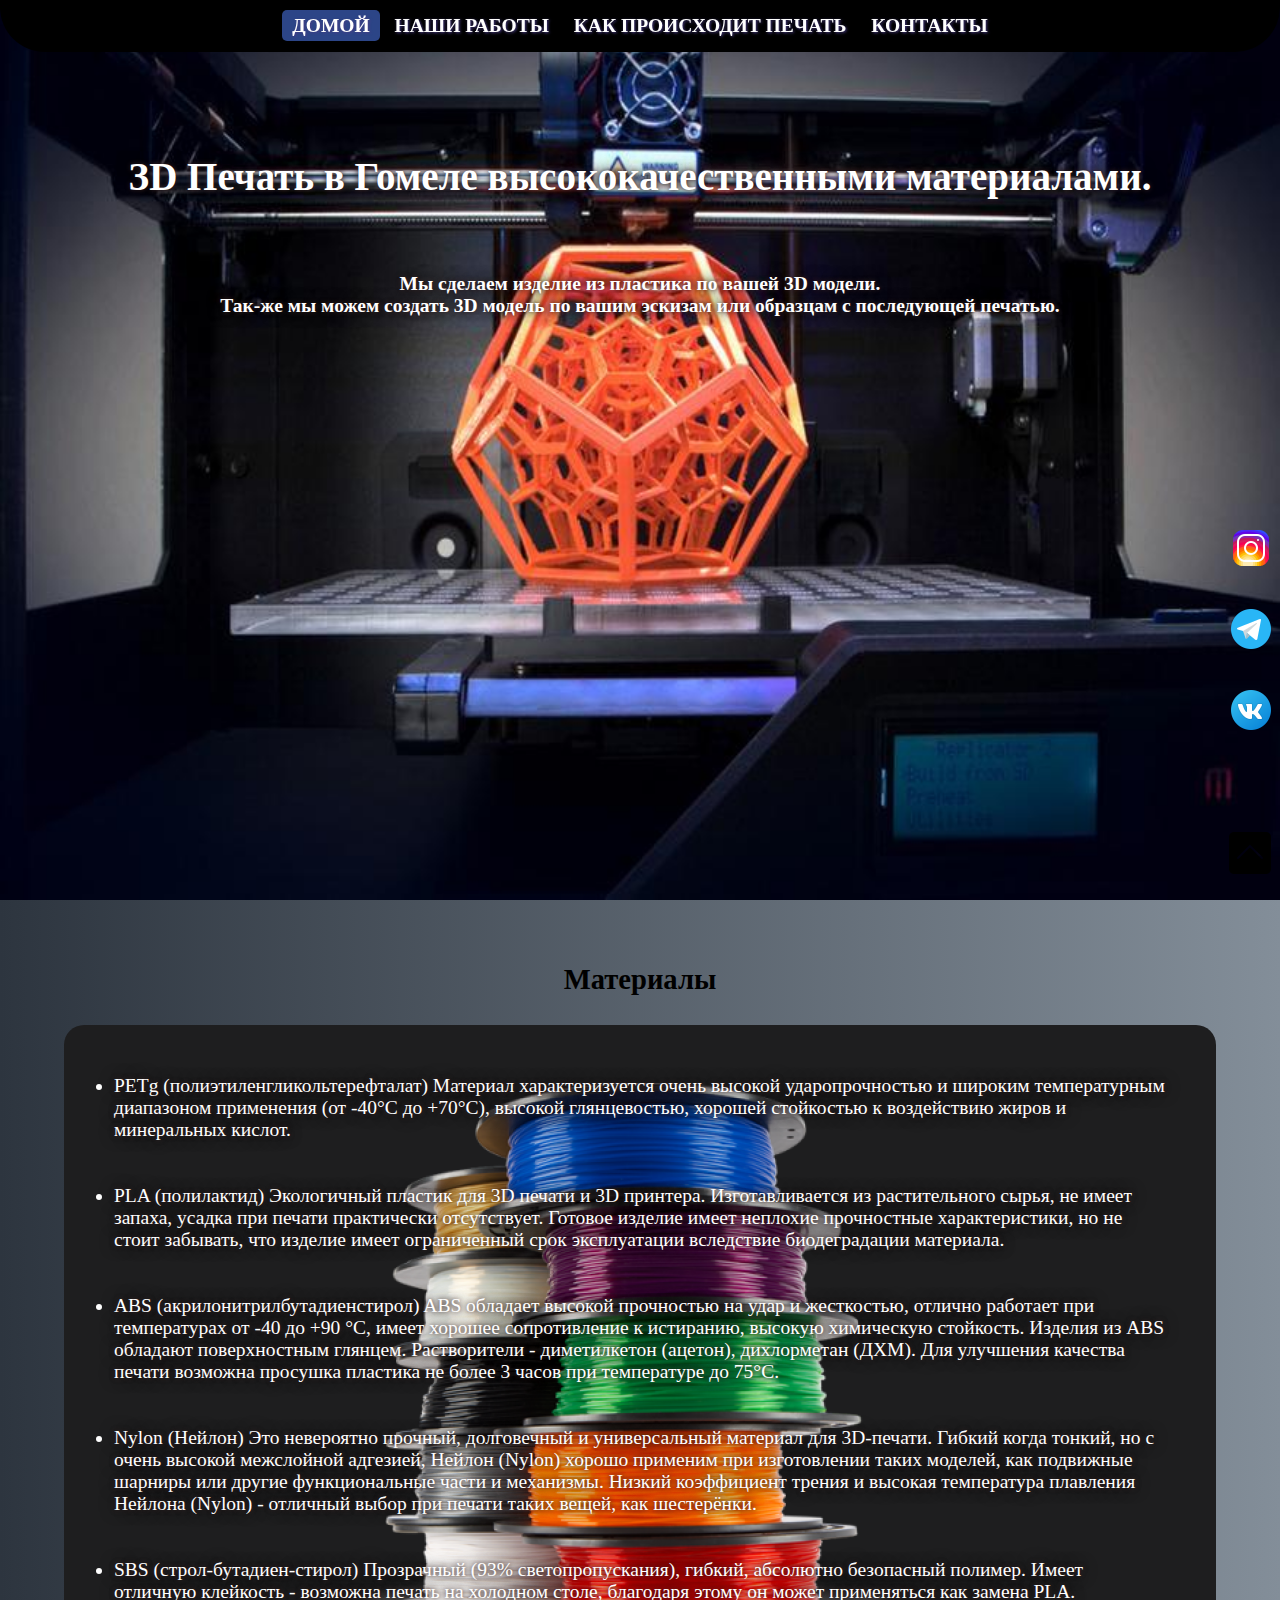
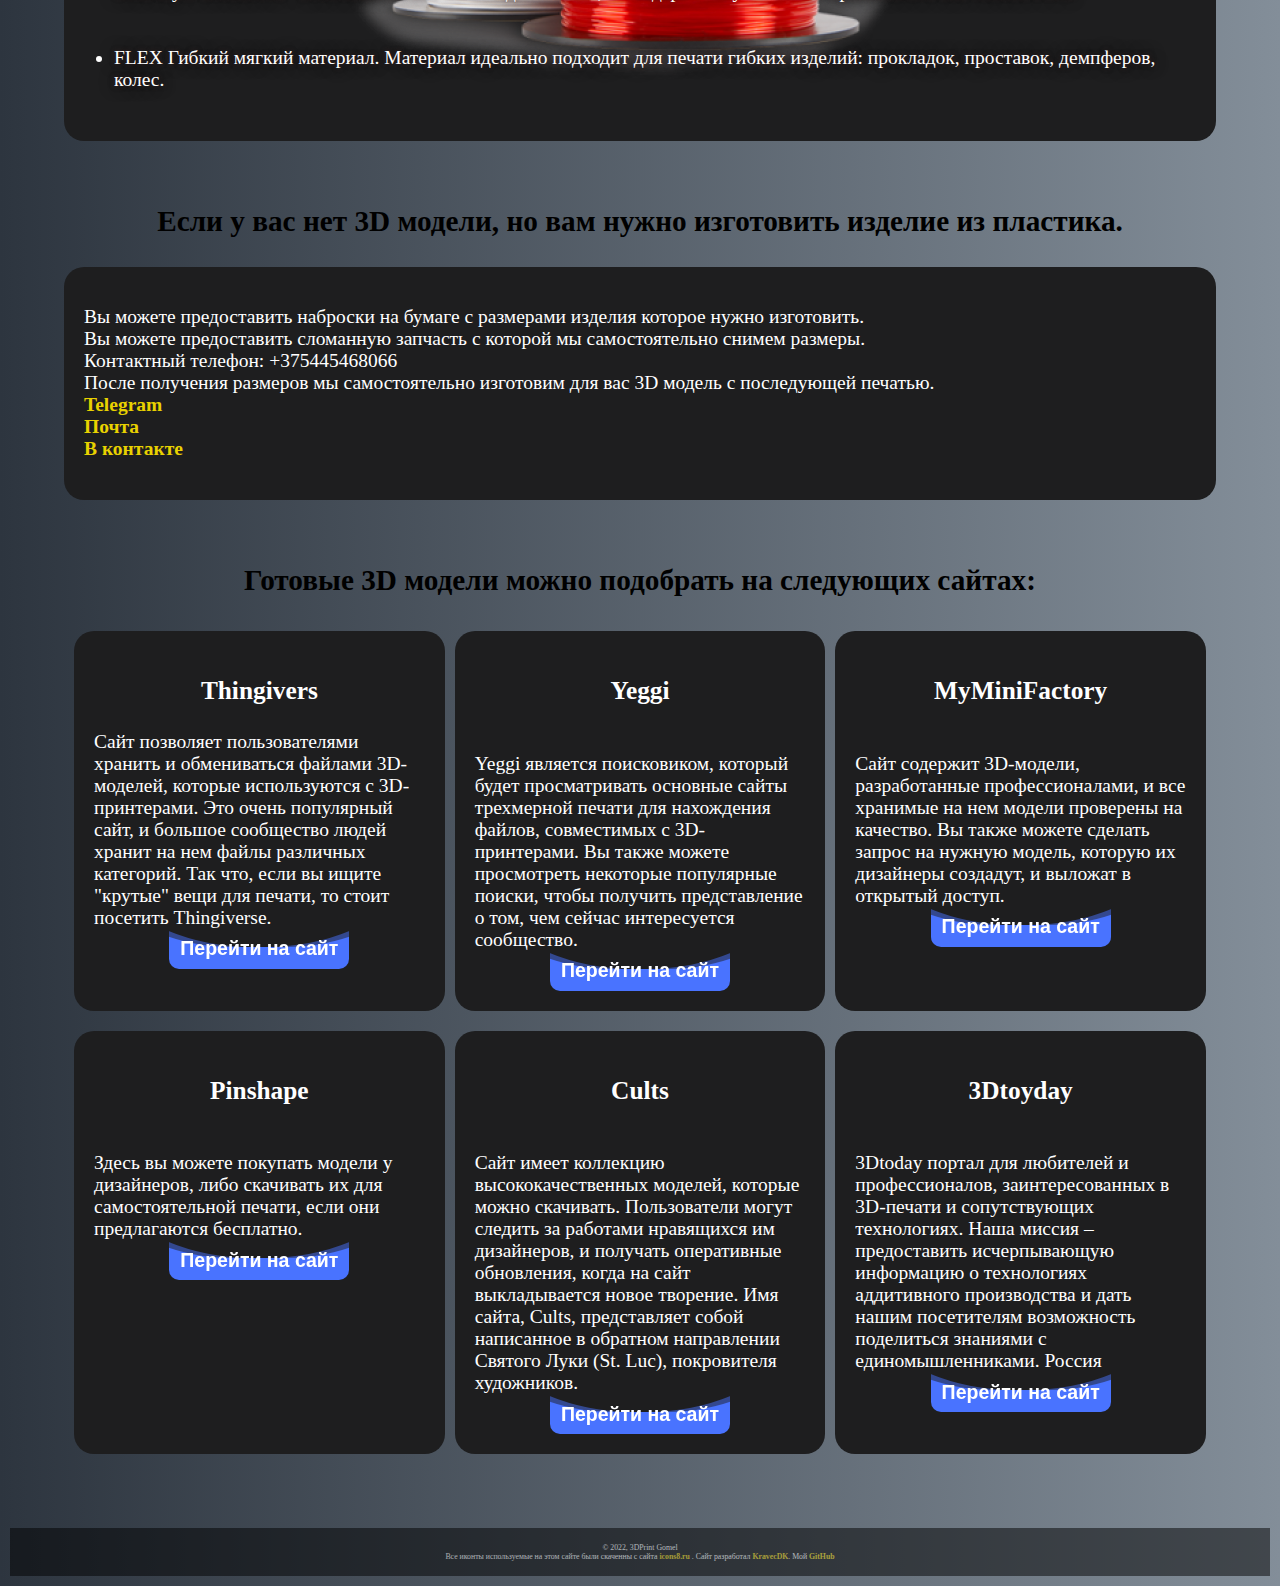
==== index.html @ db9b5c30 "commit21" ====
<!DOCTYPE html>
<html lang="en">

<head>
    <meta charset="UTF-8" />
    <meta http-equiv="X-UA-Compatible" content="IE=edge" />
    <meta name="viewport" content="width=device-width, initial-scale=1.0" />
    <title>3D_Print</title>
    <link type="text/css" rel="stylesheet" href="index.css" media="screen and (min-width: 601px)">
    <link type="text/css" rel="stylesheet" href="index-mobile.css" media="screen and (max-width: 600px)">
</head>

<body>
    <div id="pro">
        <nav>
            <ul>
                <li class="selected"><a href="index.html">Домой</a></li>
                <li><a href="my_work/my_work.html#aaa">Наши работы</a></li>
                <li><a href="Video_work/video.html#aaa">Как происходит печать</a></li>
                <li><a href="#popup" class="popup-link">Контакты</a></li>
            </ul>
        </nav>
    </div>


    <div id="header">
        <div class="header">
            <h1 class="fullscreen_title _anim-items _anim-no-hide">
                ЗD Печать в Гомеле высококачественными материалами.</h1>
            <br /> <br>
            <h2 class="fullscreen_text _anim-items"> Мы сделаем изделие из пластика по вашей 3D модели. <br />
                Так-же мы можем создать 3D модель по вашим эскизам или образцам с
                последующей печатью.
            </h2>
        </div>
    </div>

    <!--    <div id="info_top">
        <div class="job">
            <h3>Как работаем</h3>
            <div id="tableContainer">
                <div id="tableRow" class="moment_items">
                    <section id="t1" class="moments_item _anim-items">
                        <div class="moments_image">
                            <img src="picters/icons/icons8-101.png" alt="image">
                        </div>
                        <p class="moments_text">Прием заявки <br> Вы можете отправить заявку (файл)
                            в <a href="https://t.me/KravecDK" target="_blank">Telegram</a><br> канал
                            или позвоните нам по номеру: <br> +375445468066. <br>
                            Написать нам <a href="https://vk.com/3d_gomel" target="_blank">В контакте</a> <br>
                            Отправить свою 3D модель можно также на электронный адрес. <br>
                            <a href="mailto:zik231@mail.ru" target="_blank">Почта</a> <br>
                            Вы можете передать образцы деталей при личной встрече.
                        </p>
                    </section>

                    <section id="t2" class="moments_item _anim-items">
                        <div class="moments_image">
                        <img src="picters/icons/icons8-обработать-100.png" alt="image">
                    </div>
                        <p class="moments_text">Обработка Вашего файла или эскиза для выбора подходящих
                            характеристик печати или создания 3д модели.</p>
                    </section>
                    <section id="t3" class="moments_item _anim-items">
                        <div class="moments_image">
                        <img src="picters/icons/icons8-бухгалтерский-учет-100.png" alt="image">
                    </div>
                        <p class="moments_text">Расчет стоимости и сроков печати готового изделия
                            (расчет стоимости создания 3D модели) и согласование сроков производства
                            модели.</p>
                    </section>
                    <section id="t4" class="moments_item _anim-items">
                        <div class="moments_image">
                        <img src="picters/icons/icons8-обслуживание-100.png" alt="image">
                    </div>
                        <p class="moments_text">Доставка и оплата. <br> Отправка изделия клиенту курьером, почтой или самовывоз. <br>
                            Оплата по факту при условии наличия филамента.
                            При отсутствии интересующего филамента работаем по предоплате (Уточняйте по факту).</p>
                    </section>
                </div>
            </div>
        </div>
    </div>
  !-->
    <div id="filoment">
        <h3>Материалы</h3>

        <ul>
            <li>
                PETg (полиэтиленгликольтерефталат) Материал характеризуется очень
                высокой ударопрочностью и широким температурным диапазоном применения
                (от -40°С до +70°С), высокой глянцевостью, хорошей стойкостью к
                воздействию жиров и минеральных кислот.
            </li>
            <br>
            <br>
            <li>
                PLA (полилактид) Экологичный пластик для 3D печати и 3D принтера.
                Изготавливается из растительного сырья, не имеет запаха, усадка при
                печати практически отсутствует. Готовое изделие имеет неплохие
                прочностные характеристики, но не стоит забывать, что изделие имеет
                ограниченный срок эксплуатации вследствие биодеградации материала.
            </li>
            <br>
            <br>
            <li>
                ABS (акрилонитрилбутадиенстирол) ABS обладает высокой прочностью на удар
                и жесткостью, отлично работает при температурах от -40 до +90 °С, имеет
                хорошее сопротивление к истиранию, высокую химическую стойкость. Изделия
                из ABS обладают поверхностным глянцем. Растворители - диметилкетон
                (ацетон), дихлорметан (ДХМ). Для улучшения качества печати возможна
                просушка пластика не более 3 часов при температуре до 75°С.
            </li>
            <br>
            <br>
            <li>
                Nylon (Нейлон) Это невероятно прочный, долговечный и универсальный
                материал для 3D-печати. Гибкий когда тонкий, но с очень высокой
                межслойной адгезией, Нейлон (Nylon) хорошо применим при изготовлении
                таких моделей, как подвижные шарниры или другие функциональные части и
                механизмы. Низкий коэффициент трения и высокая температура плавления
                Нейлона (Nylon) - отличный выбор при печати таких вещей, как шестерёнки.
            </li>
            <br>
            <br>
            <li>
                SBS (строл-бутадиен-стирол) Прозрачный (93% светопропускания), гибкий,
                абсолютно безопасный полимер. Имеет отличную клейкость - возможна печать
                на холодном столе, благодаря этому он может применяться как замена PLA.
            </li>
            <br>
            <br>
            <li>
                FLEX Гибкий мягкий материал. Материал идеально подходит для печати
                гибких изделий: прокладок, проставок, демпферов, колес.
            </li>
        </ul>
    </div>




    </div>
    <!-- <div id="cash">
        <h2>ЦЕНЫ</h2>
        <div id="cash_info">
            <h3>Стоит отметить!</h3>
            <p>Создание 3D модели с последующей печатью всегда стоит дороже изделия из литья продаваемых в магазине.
                <br>
                Изделя из литья стоят дешевле по причине того, что это конвеерное производство и детали в данном
                слечае изготавливаются заливкой жидким пластиком в готовую форму нужное количество раз. <br>
                Тем не мение мы сделаем для вас самую доступную цену на рынке 3D печати. <br> <br>
            <h3> Нашли дешевле?</h3> <br> Предоставьте нам эту инфорамецию и мы сделаем еще дешевле.
            </p>
        </div>
        <div id="tableContainer">
            <div id="tableRow"  class="moment_items">
                <section id="t11" class="moments_item _anim-items">
                    <h3 class="moments_image">3D Моделирование</h3>
                    <p class="moments_text">Разработка трёхмерной модели по Вашему чертежу или эскизу. <br>
                        Объёмное моделирование объекта и моделирование по образцу. <br> <br>
                        от 10.00 BYN</p>
                </section>
                <section id="t22" class="moments_item _anim-items">
                    <h3 class="moments_image">3D Печать</h3>
                    <p class="moments_text">Печать любой сложности. <br>
                        Максимальный размер - 200x200x200 мм <br>
                        При заказе до 5 грамм: 5 BYN за изделие* <br>
                        При заказе до 500 грамм: 0,40 BYN за грамм* <br>
                        При заказе от 500 грамм: 0,37 BYN за грамм* <br>
                        При заказе от 1000 грамм: 0,34 BYN за грамм* <br> <br>

                        *цены указаны на пластик PETg, ABS и PLA</p>
                </section>
                <section id="t33" class="moments_item _anim-items">
                    <h3 class="moments_image">Пост-обработка</h3>
                    <p class="moments_text">Подготовка предметов к покраске
                        (шлифовка, грунтовка, обработка швов). <br> <br>

                        от 5.00 BYN</p>
                </section>
            </div>
        </div>
    </div>
-->
    <div id="model">
        <h3>Если у вас нет 3D модели, но вам нужно изготовить изделие из пластика.</h3>
        <div id="model_info">
            <p>Вы можете предоставить наброски на бумаге с размерами изделия которое нужно изготовить. <br>
                Вы можете предоставить сломанную запчасть с которой мы самостоятельно снимем размеры. <br>
                Контактный телефон: +375445468066 <br>
                После получения размеров мы самостоятельно изготовим для вас 3D модель с последующей печатью. <br>
                <a href="https://t.me/KravecDK" target="_blank">Telegram
                </a> <br>
                <a href="mailto:zik231@mail.ru" target="_blank">Почта</a> <br>
                <a href="https://vk.com/3d_gomel" target="_blank">В контакте</a>
            </p>
        </div>
    </div>

    <div id="site_model">
        <H2>Готовые 3D модели можно подобрать на следующих сайтах:</H2>

        <div id="tableContainer">
            <div id="tableRow">
                <section id="t11">
                    <h3>Thingivers </h3>
                        Сайт позволяет пользователями хранить и обмениваться файлами 3D-моделей,
                        которые используются с 3D-принтерами. Это очень популярный сайт,
                        и большое сообщество людей хранит на нем файлы различных категорий.
                        Так что, если вы ищите "крутые" вещи для печати,
                        то стоит посетить Thingiverse.<br>
                    <div class="wrapper">
                        <a href="https://www.thingiverse.com/" target="blank" class="wave-btn">
                            <span class="wave-btn__text">Перейти на сайт</span>
                            <span class="wave-btn__waves"></span>
                        </a>
                    </div>
                </section>
                <section id="t11">
                    <h3>Yeggi</h3> <br>
                    Yeggi является поисковиком,
                    который будет просматривать основные сайты трехмерной печати для нахождения файлов,
                    совместимых с 3D-принтерами. Вы также можете просмотреть некоторые популярные поиски,
                    чтобы получить представление о том,
                    чем сейчас интересуется сообщество.<br>
                    <div class="wrapper">
                        <a href="https://www.yeggi.com/" target="blank" class="wave-btn">
                            <span class="wave-btn__text">Перейти на сайт</span>
                            <span class="wave-btn__waves"></span>
                        </a>
                    </div>
                </section>
                <section id="t11">
                    <h3>MyMiniFactory</h3> <br>
                    Сайт содержит 3D-модели, разработанные профессионалами,
                    и все хранимые на нем модели проверены на качество.
                    Вы также можете сделать запрос на нужную модель,
                    которую их дизайнеры создадут,
                    и выложат в открытый доступ.<br>
                    <div class="wrapper">
                        <a href="https://www.myminifactory.com/" target="blank" class="wave-btn">
                            <span class="wave-btn__text">Перейти на сайт</span>
                            <span class="wave-btn__waves"></span>
                        </a>
                    </div>
                </section>
            </div>
        </div>
        <div id="tableContainer">
            <div id="tableRow">
                <section id="t11">
                    <h3> Pinshape</h3> <br>
                    Здесь вы можете покупать модели у дизайнеров,
                    либо скачивать их для самостоятельной печати,
                    если они предлагаются бесплатно. <br>
                    <div class="wrapper">
                        <a href="https://pinshape.com/" target="blank" class="wave-btn">
                            <span class="wave-btn__text">Перейти на сайт</span>
                            <span class="wave-btn__waves"></span>
                        </a>
                    </div>
                </section>
                <section id="t11">
                    <h3>Cults</h3> <br>
                    Сайт имеет коллекцию высококачественных моделей, которые можно скачивать.
                    Пользователи могут следить за работами нравящихся им дизайнеров,
                    и получать оперативные обновления, когда на сайт выкладывается новое творение.
                    Имя сайта, Cults, представляет собой написанное в обратном направлении Святого Луки (St. Luc),
                    покровителя художников. <br>
                    <div class="wrapper">
                        <a href="https://cults3d.com/en" target="blank" class="wave-btn">
                            <span class="wave-btn__text">Перейти на сайт</span>
                            <span class="wave-btn__waves"></span>
                        </a>
                    </div>
                </section>
                <section id="t11">
                    <h3>3Dtoyday</h3> <br>
                    3Dtoday портал для любителей и профессионалов, заинтересованных в
                    3D-печати и сопутствующих технологиях.
                    Наша миссия – предоставить исчерпывающую информацию о технологиях
                    аддитивного производства и дать нашим
                    посетителям возможность поделиться знаниями с единомышленниками. Россия <br>
                    <div class="wrapper">
                        <a href="https://3dtoday.ru/" target="blank" class="wave-btn">
                            <span class="wave-btn__text">Перейти на сайт</span>
                            <span class="wave-btn__waves"></span>
                        </a>
                    </div>
                </section>

            </div>
        </div>
    </div>

    <div id="popup" class="popup">
        <a href="##" class="popup_area"></a>
        <div class="popup_body">
            <div class="popup_content">
                <a href="#" class="popup_close">X</a>
                <div class="popup_title">КОНТАКТЫ:</div>
                <div class="popup_text">
                    <p>Телефон для связи: + 37544-546-80-66</p>
                    <p><a href="https://t.me/KravecDK" target="_blank">Telegram</a></p>
                    <p><a href="mailto:zik231@mail.ru" target="_blank">Почта</a></p>
                    <p><a href="https://vk.com/3d_gomel" target="_blank">В контакте</a></p>
                    <p><a href="https://www.instagram.com/invites/contact/?i=1vxfwb57l4gie&utm_content=ocw1xty"
                            target="_blank">Instagram</a></p>
                </div>
            </div>
        </div>
    </div>


    <div id="Instagram">
        <a href="https://www.instagram.com/invites/contact/?i=1vxfwb57l4gie&utm_content=ocw1xty" target="_blank">
            <img src="picters/icons8-instagram-48.png" alt="telegramm">
        </a>
    </div>
    <div id="telegramm">
        <a href="https://t.me/KravecDK" target="_blank">
            <img src="picters/telegramm.png" alt="telegramm">
        </a>
    </div>
    <div id="VK">
        <a href="https://vk.com/3d_gomel" target="_blank">
            <img src="picters/icons8-vk-в-круге-48.png" alt="VK">
        </a>
    </div>

    <div id="up">
        <a href="#" title="Вернуться к началу" class="topbutton"><img src="picters/icons8-вверх-в-квадрате-50.png"
                alt="up"></a>
    </div>

    <footer>
        &copy; 2022, 3DPrint Gomel
        <br />
        Все иконты используемые на этом сайте были скаченны с сайта <a href="https://icons8.ru/"
            target="_blank">icons8.ru</a> . Сайт разработал <a href="https://kravecdk.github.io/KravecDK/"
            target="_blank">KravecDK</a>. Мой <a href="https://github.com/KravecDK" target="_blank">GitHub</a>
    </footer>

    <script src="index.js"></script>
</body>

</html>
---- index.css ----
body {
    font-size: small;
    background: linear-gradient(90deg, #2d353f 0%, #838e99 100%);
    background-color: rgb(223, 222, 222);
    margin: 0;
}

#pro {
    background-color: black;
    width: 100%;
    text-align: center;
    position: fixed;
    top: 0;
    left: 0;
    border-radius: 0px 0px 45px 45px;
    z-index: 2;
}
nav ul li a:link, nav ul li a:visited {
	color: #ffffff;
	border-bottom: none;
	font-weight: bold;


	text-shadow: 1px 1px 3px #493c85; 


	text-transform: uppercase;
}

li.selected {
	background-color: rgb(73, 115, 225, 0.6);
    border-radius: 5px;
}

#info_top {
    margin: 5%;
}

#header {
    background-image: url(picters/aaaa.jpg);
    background-size: 100% 100%;
    height: 100vh;
    text-shadow: 0 0 5px rgb(58, 36, 36), 0 0 15px rgb(0, 0, 0);
}
#header h1 {
    font-size: 300%;
}
.fullscreen_title {
    transform: translate(0px, 120%);
    opacity: 0;
    transition: 0.8s;
}
.fullscreen_title._active {
    transform: translate(0px, 0%);
    opacity: 1;
}
.fullscreen_text {
    transform: translate(0px, 120%);
    opacity: 0;
    transition: all 0.8s ease 0s;
}
.fullscreen_text._active {
    transform: translate(0px, 0%);
    opacity: 1;
    transition: all 0.8s ease 0.4s;
}
.moments_image {
    transform: scale(0);
    transition: all 0.8s ease 0s;
}
.moments_item._active .moments_image {
    transform: scale(1);
}
.moments_text {
    transform: translate(0px, 50%);
    opacity: 0;
    transition: all 0.3s ease 0s;
}
.moments_item._active .moments_text {
    transform: translate(0px, 0px);
    opacity: 1;
    translate: all 0.8s ease 0.6s;
}

.header {
    text-align: center;
    color: #fff;
    font-size: 100%;
    padding: 10%;

}

nav {
    font-size: 150%;
    border-radius: 0px 0px 45px 45px;
}
nav ul {
    text-align: center;
	margin: 0px;
	list-style-type: none;
	padding: 15px 10px 15px 10px;
}
nav ul li {
	display: inline;
	padding: 5px 10px 5px 10px;
}

.job h3 {
    font-size: 150%;
    text-align: center;
}

.job {
    font-size: 150%;
}

div#tableContainer {
    display: table;
    border-spacing: 10px;
}

div#tableRow {
    display: table-row;
}

section#t1,
section#t2,
section#t3,
section#t4 {
    display: table-cell;
    padding: 20px;
    vertical-align: top;
    background-color: rgb(30, 30, 31);
    border-radius: 20px;
    color: #fff;
    width: 15%;
}

#filoment h3 {
    font-size: 220%;
    text-align: center;
}

#filoment {
    margin: 5%;
}

#filoment ul {
    font-size: 150%;
    display: table-cell;
    padding: 50px;
    vertical-align: top;
    background-color: rgb(30, 30, 31);
    border-radius: 20px;
    color: #fff;
    text-shadow: 0 0 5px rgb(58, 36, 36), 0 0 15px rgb(0, 0, 0);
    background-image: url(picters/kisspng-3d-printing-filament-polylactic-acid-lyman-filamen-5b18a9272827a0.1160020915283428231645.png);
    background-position: center;
    background-repeat: no-repeat;
    /* Фон без повторения */
}

#cash {
    font-size: 150%;
    margin: 5%;
}
#cash h2{
text-align: center;
}
#cash h3 {
    text-align: center;
}
#cash_info {
    font-size: medium;
    text-align: center;
    padding: 50px;
    vertical-align: top;
    background-color: rgb(30, 30, 31);
    border-radius: 20px;
    color: #fff;
    background-image: url(picters/icons/icons8-банк-идей-100.png);
    background-position: bottom ;
    background-repeat: no-repeat;
    text-shadow: 0 0 5px rgb(58, 36, 36), 0 0 15px rgb(0, 0, 0); /*Тень*/
    /* Фон без повторения */
}
section#t11,
section#t22,
section#t33 {
    display: table-cell;
    padding: 20px;
    vertical-align: top;
    background-color: rgb(30, 30, 31);
    border-radius: 20px;
    color: #fff;
    width: 23%;
}



#model {
    margin: 5%;
    font-size: 150%;
}
#model h3 {
    text-align: center;
    font-size: 150%;
}
#model_info {
    padding: 20px;
    background-color: rgb(30, 30, 31);
    border-radius: 20px;
    color: #fff;
}

#site_model {
    margin: 5%;
    font-size: 150%;
}
#site_model h2{
    text-align: center;
    font-size: 150%;
}
#site_model h3{
    text-align: center;
    font-size: 130%;
}

a {
    color: rgb(233, 210, 0);
    text-decoration: none;
    font-weight: 700;
  }
  a:hover {
    text-decoration: underline;
  }
  a:active {
    color: rgb(230, 114, 5);
  }
  
  a:visited {
    color: gray;
  }

#Instagram {
    position: fixed;
    bottom: 36%;
    right: 5px;
}
#telegramm {
    position: fixed;
    bottom: 27%;
    right: 5px;
}
#VK {
    position: fixed;
    bottom: 18%;
    right: 5px;
}

#up {
    position: fixed;
    bottom: 2%;
    right: 5px;
}

footer {
    background-color: black;
    color: #fff;
    opacity: 0.5;
    text-align: center;
    padding: 15px;
    margin: 10px 10px 10px 10px;
    font-size: 60%;
}

/*my_work page*/


.card1 h3{
    font-size: 220%;
    text-align: center;
}

.card1_1 {
    
    text-align: center;
        font-size: 150%;
        margin: 5%;
        background-color: rgb(30, 30, 31);
        border-radius: 20px;
        color: #fff;
        padding-top:  20px;
        padding-bottom: 20px;
        padding-left: 60px;
        padding-right: 60px;
        text-shadow: 0 0 5px rgb(58, 36, 36), 0 0 15px rgb(0, 0, 0); /*Тень*/
    /* Фон без повторения */
}
.card2 h3{
    font-size: 180%;
    text-align: center;
}

.card1_2 {
        font-size: 130%;
        margin: 5%;
        background-color: rgb(30, 30, 31);
        border-radius: 20px;
        color: #fff;
        padding-top:  20px;
        padding-bottom: 20px;
        padding-left: 60px;
        padding-right: 60px;
        text-shadow: 0 0 5px rgb(58, 36, 36), 0 0 15px rgb(0, 0, 0); /*Тень*/
    /* Фон без повторения */
}

.popup {
    position: fixed;
    width: 100%;
    height: 100%;
    background-color: rgba(0, 0, 0, 0.8);
    top: 0;
    left: 0;
    opacity: 0;
    visibility: hidden;
    overflow-y: auto;
    overflow-x: hidden;
    transition: all 0.8s ease 0s;
    z-index: 1;
    }
    .popup:target {
        opacity: 1;
        visibility: visible;
    }
    .popup:target .popup_content {
        transform: perspective(600px) translate(0px, 0%) rotateX(0deg);
        opacity: 1;
    }
    .popup_area {
        position: absolute;
        width: 100%;
        height: 100%;
        top: 0;
        left: 0;
    }
    .popup_body {
    min-height: 100%;
    display: flex;
    align-items: center;
    justify-content: center;
    padding: 30px 10px;
    
    }
    .popup_content {
        background: linear-gradient(90deg, #00271a 0%, #014450 100%);
    color: #fff;
    max-width: 800px;
    padding: 30px;
    position: relative;
    transition: all 0.8s ease 0s;
    opacity: 0;
    transform: perspective(600px) translate(0px, -100%) rotateX(45deg);
    border-radius: 20px;
    font-size: 170%;
    }
    .popup_close {
    position: absolute;
    right: 10px;
    top: 10px;
    font-size: 20px;
    color: #fff;
    text-decoration: none;
    }
    .popup_title {
    font-size: 150%;
    margin: 1em;
    text-align: center;
    }





    .wrapper {
        width: 100%;
        min-height: 100%;
        height: 100%;
        overflow: hidden;
        display: flex;
        justify-content: center;
        align-items: center;
    }
.wave-btn{
    width: 180px;
    height: 40px;
    display: flex;
    border-radius: 0 0 10px 10px;
    justify-content: center;
    align-items: center;
    transition: all 0.8s ease 0s;
    text-decoration: none;
    position: relative;
    overflow: hidden;
}
.wave-btn:hover .wave-btn__waves{
top: -50px;
}
.wave-btn:hover {
    border-radius: 10px;
    transition: all 0.8s ease 2s;
    -webkit-box-shadow: inset 0 0 40px rgba(73, 115, 225, 0.6);
    box-shadow: inset 0 0 40px rgba(73, 115, 225, 0.6);
}
.wave-btn__text {
    color: #fff;
    font-family: Arial, Helvetica, sans-serif;
    position: relative;
    z-index: 1;
}
.wave-btn__waves {
    position: absolute;
    width: 180px;
    height: 180px;
    background-color: #4973ff;
    top: 0;
    left: 0;
    -webkit-box-shadow: inset 0 0 50px rgba(0, 0, 0, 0,5);
    box-shadow: inset 0 0 50px rgba(0, 0, 0, 0,5);
    transition: all 0.8s ease 0s;
}
.wave-btn__waves::after,
.wave-btn__waves::before {
    content: '';
    position: absolute;
    top: 0;
    left: 50%;
    width: 250%;
    height: 250%;
    transform: translate3d(-50%,-96%,0) rotate(0deg) scale(1);
}
.wave-btn__waves::before {
    background-color: rgb(30, 30, 31);
    border-radius: 48%;
    animation: waves 5S infinite linear;
}
.wave-btn__waves::after {
    background-color: rgba(30, 30, 31, 0.5);
    border-radius: 44%;
    animation: waves 10S infinite linear;
}
@keyframes waves{
    0%{
        transform: translate3d(-50%,-96%,0) rotate(0deg) scale(1);
    }
    100%{
        transform: translate3d(-50%,-96%,0) rotate(360deg) scale(1);
    }
}
/*
    transform: translate(0px, 120%);
    opacity: 0;
    transition: 0.8s;
    позволяет уехать в низ и сделать прозрачным

    _activ
    transform: translate(0px, 0%);
    opacity: 1;
---- index-mobile.css ----
body {
    font-size: small;
    font-family: sans-serif;
    background: linear-gradient(90deg, #2d353f 0%, #838e99 100%);
    margin: 0;
}

#pro {
    background-color: black;
    width: 100%;
    text-align: center;
    position: fixed;
    top: 0;
    left: 0;
    border-radius: 0px 0px 45px 45px;
    font-size: 70%;
    z-index: 2;
}
nav ul li a:link, nav ul li a:visited {
	color: #ffffff;
	border-bottom: none;
	font-weight: bold;


	text-shadow: 1px 1px 3px #493c85; 


	text-transform: uppercase;
}

li.selected {
	background-color: rgb(73, 115, 225, 0.6);
    border-radius: 5px;
}

#info_top {
    margin: 5%;
}

#header {
    background-image: url(picters/aaaa.jpg);
    background-size: 100% 100%;
    text-shadow: 0 0 5px rgb(58, 36, 36), 0 0 15px rgb(0, 0, 0);
}
#header h1 {
    font-size: 200%;
}
.fullscreen_title {
    transform: translate(0px, 120%);
    opacity: 0;
    transition: 0.8s;
}
.fullscreen_title._active {
    transform: translate(0px, 0%);
    opacity: 1;
}
.fullscreen_text {
    transform: translate(0px, 120%);
    opacity: 0;
    transition: all 0.8s ease 0s;
}
.fullscreen_text._active {
    transform: translate(0px, 0%);
    opacity: 1;
    transition: all 0.8s ease 0.4s;
}
.moments_image img {
    width: 50%;
    height: 50%;
}
.moments_image {
    transform: scale(0);
    transition: all 0.8s ease 0s;
}
.moments_item._active .moments_image {
    transform: scale(1);
}
.moments_text {
    transform: translate(0px, 50%);
    opacity: 0;
    transition: all 0.3s ease 0s;
}
.moments_item._active .moments_text {
    transform: translate(0px, 0px);
    opacity: 1;
    translate: all 0.8s ease 0.6s;
}

.header {
    text-align: center;
    color: #fff;
    font-size: 100%;
    padding: 10%;

}

nav {
    font-size: 100%;
    border-radius: 0px 0px 45px 45px;
}
nav ul {
    text-align: center;
	margin: 0px;
	list-style-type: none;
	padding: 15px 10px 15px 10px;
}
nav ul li {
	display: inline;
	padding: 5px 10px 5px 10px;
}

#contact h3{
    font-size: 220%;
    text-align: center;
}
#contact_1 {
    
    font-size: 100%;
    margin: 5%;
    background-color: rgb(30, 30, 31);
    border-radius: 20px;
    color: #fff;
    padding-top:  10px;
    padding-bottom: 10px;
    padding-left: 30px;
    background-image: url(picters/icons/icons8-офисный-телефон-100.png);
    
    background-position: center ;
    background-repeat: no-repeat;
    text-shadow: 0 0 5px rgb(58, 36, 36), 0 0 15px rgb(0, 0, 0); /*Тень*/
    /* Фон без повторения */
}

.job h3 {
    font-size: 220%;
    text-align: center;
}

.job {
    font-size: 100%;
}

div#tableContainer {
    display: table;
    border-spacing: 10px;
}

div#tableRow {
    display: table-row;
}

section#t1,
section#t2,
section#t3,
section#t4 {
    margin: 15px 0px 15px 0px;
    padding: 35px;
    vertical-align: top;
    background-color: rgb(30, 30, 31);
    border-radius: 20px;
    color: #fff;
}

#filoment h3 {
    font-size: 220%;
    text-align: center;
}

#filoment {
    margin: 5%;
}

#filoment ul {
    font-size: 90%;
    display: table-cell;
    padding: 20px;
    vertical-align: top;
    background-color: rgb(30, 30, 31);
    border-radius: 20px;
    color: #fff;
    text-shadow: 0 0 5px rgb(58, 36, 36), 0 0 15px rgb(0, 0, 0);
    background-image: url(picters/kisspng-3d-printing-filament-polylactic-acid-lyman-filamen-5b18a9272827a0.1160020915283428231645.png);
    background-position: center;
    background-repeat: no-repeat;
    /* Фон без повторения */
}

#cash {
    font-size: 80%;
    margin: 5%;
}
#cash h2{
    font-size: 200%;
text-align: center;
}
#cash h3 {
    text-align: center;
}
#cash_info {
    font-size: 90%;
    text-align: center;
    padding: 20px;
    vertical-align: top;
    background-color: rgb(30, 30, 31);
    border-radius: 20px;
    color: #fff;
    background-image: url(picters/icons/icons8-банк-идей-100.png);
    background-position: bottom ;
    background-repeat: no-repeat;
    text-shadow: 0 0 5px rgb(58, 36, 36), 0 0 15px rgb(0, 0, 0); /*Тень*/
    /* Фон без повторения */
}
section#t11,
section#t22,
section#t33 {
    display: table-cell;
    padding: 5px;
    vertical-align: top;
    background-color: rgb(30, 30, 31);
    border-radius: 20px;
    color: #fff;
    width: 23%;
}


#model {
    margin: 5%;
    font-size: 100%;
}
#model h3 {
    text-align: center;
    font-size: 200%;
}
#model_info {
    padding: 20px;
    background-color: rgb(30, 30, 31);
    border-radius: 20px;
    color: #fff;
}

#site_model {
    margin: 5%;
    font-size: 60%;
}
#site_model h2{
    text-align: center;
    font-size: 350%;
}
#site_model h3{
    text-align: center;
    font-size: 120%;
}

a {
    color: rgb(233, 210, 0);
    text-decoration: none;
    font-weight: 700;
  }
  a:hover {
    text-decoration: underline;
  }
  a:active {
    color: rgb(230, 114, 5);
  }
  
  a:visited {
    color: gray;
  }
  #a1 {
      text-align: center;
      border-color: red;
  }

  #Instagram {
    position: fixed;
    bottom: 36%;
    right: 5px;
}
#telegramm {
    position: fixed;
    bottom: 27%;
    right: 5px;
}
#VK {
    position: fixed;
    bottom: 18%;
    right: 5px;
}
#up {
    position: fixed;
    bottom: 2%;
    right: 5px;
}

footer {
    background-color: black;
    color: #fff;
    opacity: 0.5;
    text-align: center;
    padding: 15px;
    margin: 10px 10px 10px 10px;
    font-size: 30%;
}

.card1 img{
    width: 30vh;
}
.card1_1 video {
    width: 30vh;
    height: 30vh;
}
.card1 h3{
    font-size: 220%;
    text-align: center;
}
.card1_1 {
    
    text-align: center;
    font-size: 150%;
    margin: 5%;
    background-color: rgb(30, 30, 31);
    border-radius: 20px;
    color: #fff;
    padding-top:  20px;
    padding-bottom: 20px;
    padding-left: 60px;
    padding-right: 60px;
    text-shadow: 0 0 5px rgb(58, 36, 36), 0 0 15px rgb(0, 0, 0); /*Тень*/
    /* Фон без повторения */
}
.card2 h3{
    font-size: 180%;
    text-align: center;
}

.card1_2 {
        font-size: 150%;
        margin: 5%;
        background-color: rgb(30, 30, 31);
        border-radius: 20px;
        color: #fff;
        padding-top:  20px;
        padding-bottom: 20px;
        padding-left: 60px;
        padding-right: 60px;
        text-shadow: 0 0 5px rgb(58, 36, 36), 0 0 15px rgb(0, 0, 0); /*Тень*/
    /* Фон без повторения */
}


.popup {
    position: fixed;
    width: 100%;
    height: 100%;
    background-color: rgba(0, 0, 0, 0.8);
    top: 0;
    left: 0;
    opacity: 0;
    visibility: hidden;
    overflow-y: auto;
    overflow-x: hidden;
    transition: all 0.8s ease 0s;
    z-index: 1;
    }
    .popup:target {
        opacity: 1;
        visibility: visible;
    }
    .popup:target .popup_content {
        transform: perspective(600px) translate(0px, 0%) rotateX(0deg);
        opacity: 1;
    }
    .popup_area {
        position: absolute;
        width: 100%;
        height: 100%;
        top: 0;
        left: 0;
    }
    .popup_body {
    min-height: 100%;
    display: flex;
    align-items: center;
    justify-content: center;
    padding: 30px 10px;
    }
    .popup_content {
        background: linear-gradient(90deg, #00271a 0%, #014450 100%);
    color: #fff;
    max-width: 800px;
    padding: 30px;
    position: relative;
    transition: all 0.8s ease 0s;
    opacity: 0;
    transform: perspective(600px) translate(0px, -100%) rotateX(45deg);
    border-radius: 20px;
    font-size: 100%;
    }
    .popup_close {
    position: absolute;
    right: 10px;
    top: 10px;
    font-size: 20px;
    color: #fff;
    text-decoration: none;
    }
    .popup_title {
    font-size: 100%;
    margin: 1em;
    text-align: center;
    }

    .wrapper {
        width: 100%;
        min-height: 100%;
        height: 100%;
        overflow: hidden;
        display: flex;
        justify-content: center;
        align-items: center;
    }
.wave-btn{
    width: 90px;
    height: 20px;
    display: flex;
    border-radius: 0 0 10px 10px;
    justify-content: center;
    align-items: center;
    transition: all 0.8s ease 0s;
    text-decoration: none;
    position: relative;
    overflow: hidden;
}
.wave-btn:hover .wave-btn__waves{
top: -50px;
}
.wave-btn:hover {
    border-radius: 10px;
    transition: all 0.8s ease 2s;
    -webkit-box-shadow: inset 0 0 40px rgb(73, 115, 225, 0.6);
    box-shadow: inset 0 0 40px rgb(73, 115, 225, 0.6);
}
.wave-btn__text {
    color: #fff;
    font-family: Arial, Helvetica, sans-serif;
    position: relative;
    z-index: 1;
}
.wave-btn__waves {
    position: absolute;
    width: 90px;
    height: 90px;
    background-color: #4973ff;
    top: 0;
    left: 0;
    -webkit-box-shadow: inset 0 0 50px rgb(0, 0, 0, 0,5);
    box-shadow: inset 0 0 50px rgb(0, 0, 0, 0,5);
    transition: all 0.8s ease 0s;
}
.wave-btn__waves::after,
.wave-btn__waves::before {
    content: '';
    position: absolute;
    top: 0;
    left: 50%;
    width: 250%;
    height: 250%;
    transform: translate3d(-50%,-96%,0) rotate(0deg) scale(1);
}
.wave-btn__waves::before {
    background-color: rgb(30, 30, 31);
    border-radius: 48%;
    animation: waves 5S infinite linear;
}
.wave-btn__waves::after {
    background-color: rgba(30, 30, 31, 0.5);
    border-radius: 44%;
    animation: waves 10S infinite linear;
}
@keyframes waves{
    0%{
        transform: translate3d(-50%,-96%,0) rotate(0deg) scale(1);
    }
    100%{
        transform: translate3d(-50%,-96%,0) rotate(360deg) scale(1);
    }
}
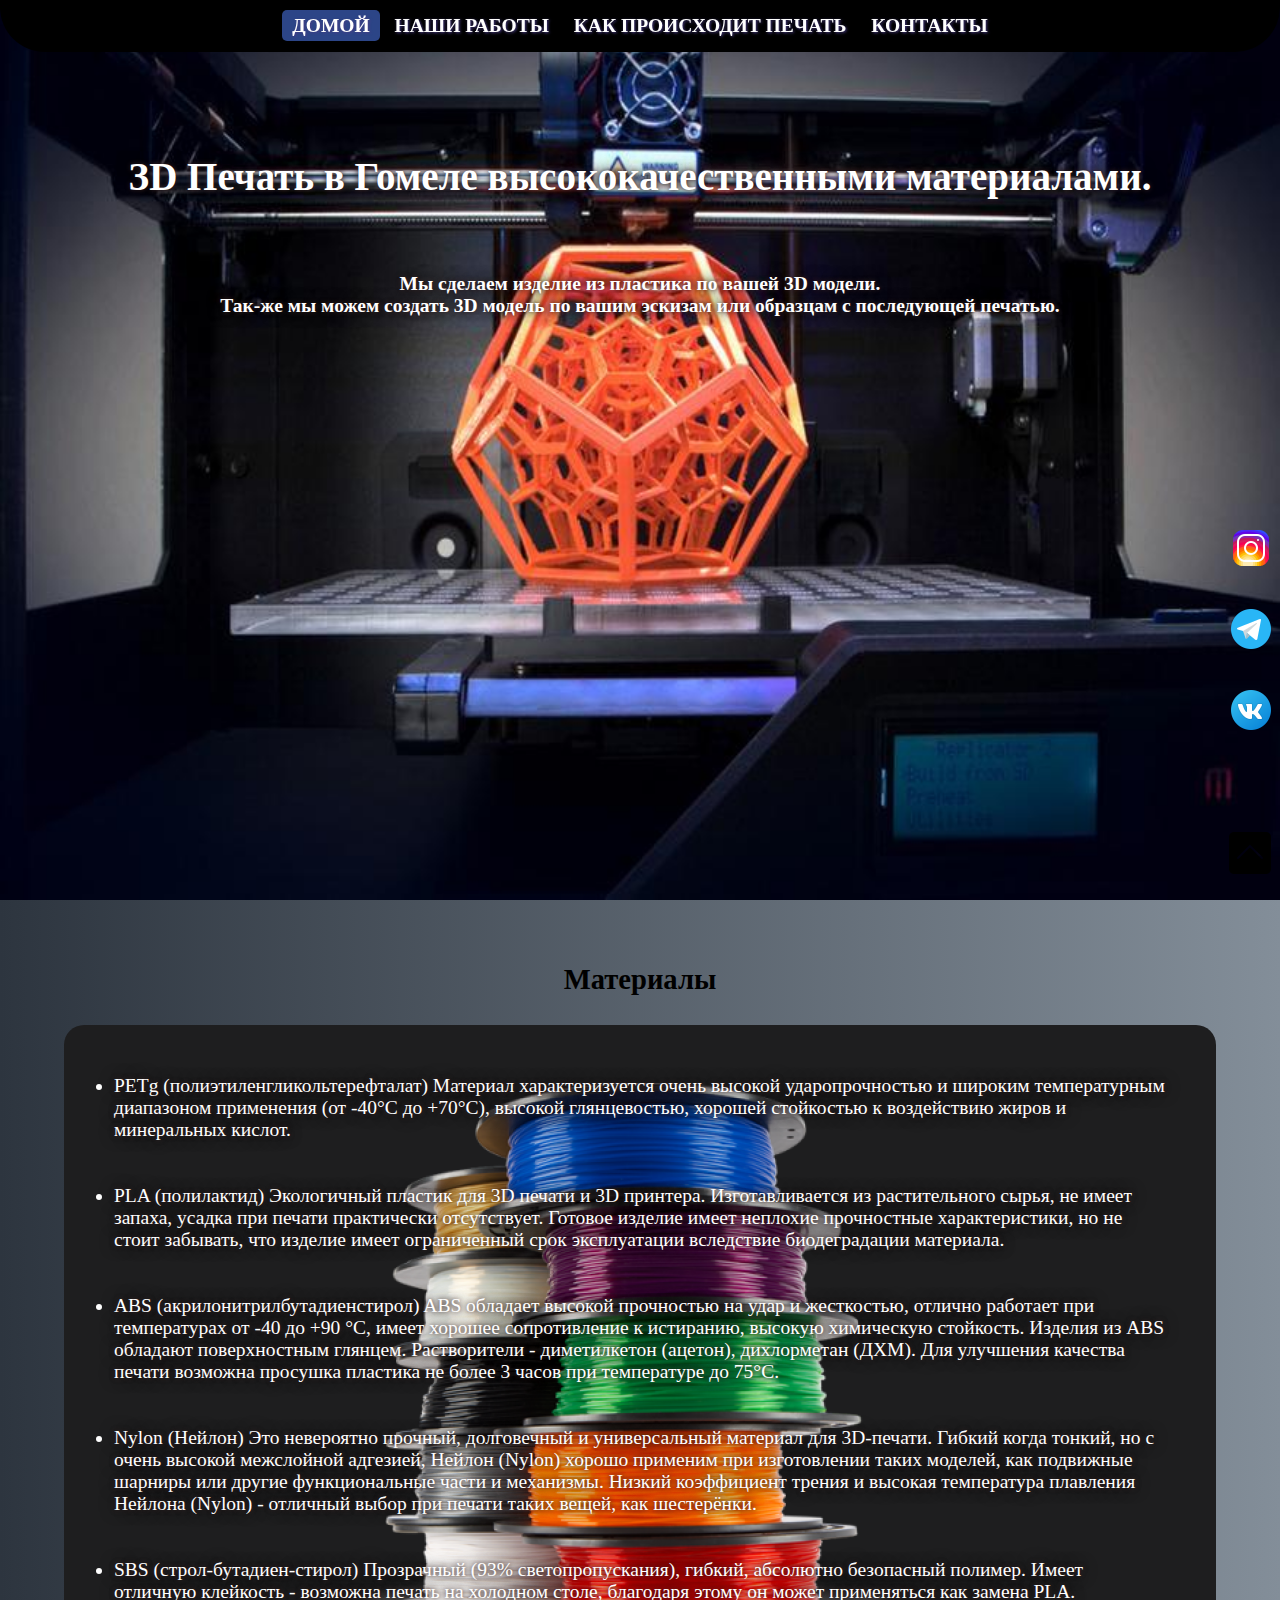
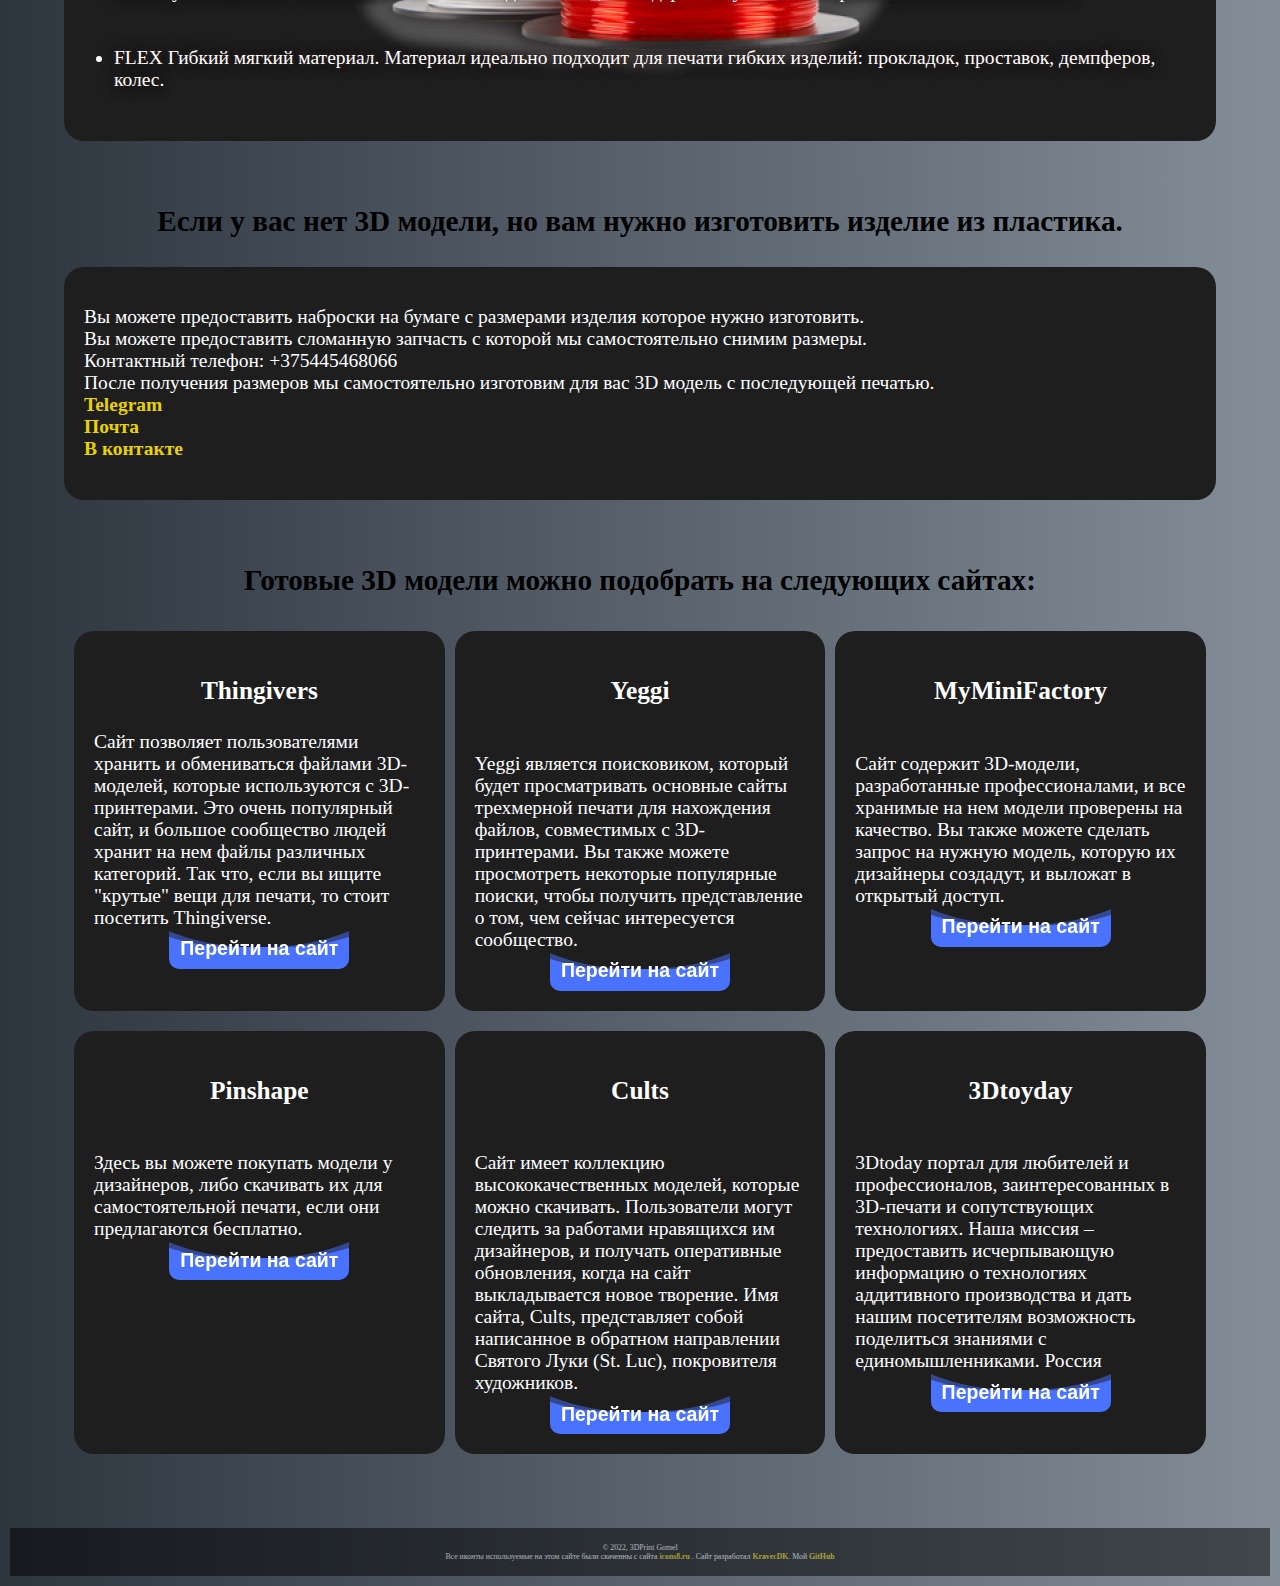
==== commit 1a8eb701: "123" ====
--- a/index.html
+++ b/index.html
@@ -1,13 +1,14 @@
 <!DOCTYPE html>
-<html lang="en">
+<html lang="ru">
 
 <head>
     <meta charset="UTF-8" />
     <meta http-equiv="X-UA-Compatible" content="IE=edge" />
-    <meta name="viewport" content="width=device-width, initial-scale=1.0" />
+    <meta name="keywords" content="3D печать, 3D моделирование, создание изделий из пластика, Гомель, Gomel, FDM, Сломавшиеся детали, Протатипы, Сувениры, Декоротивные объекты" />
     <title>3D_Print</title>
-    <link type="text/css" rel="stylesheet" href="index.css" media="screen and (min-width: 601px)">
-    <link type="text/css" rel="stylesheet" href="index-mobile.css" media="screen and (max-width: 600px)">
+    <link rel="icon" href="picters/icons/png-transparent.png" type="image/png" sizes="32x32">
+    <link type="text/css" rel="stylesheet" href="index.css" media="screen and (min-width: 1243px)">
+    <link type="text/css" rel="stylesheet" href="index-mobile.css" media="screen and (max-width: 1242px)">
 </head>
 
 <body>
@@ -187,7 +188,7 @@
         <h3>Если у вас нет 3D модели, но вам нужно изготовить изделие из пластика.</h3>
         <div id="model_info">
             <p>Вы можете предоставить наброски на бумаге с размерами изделия которое нужно изготовить. <br>
-                Вы можете предоставить сломанную запчасть с которой мы самостоятельно снимем размеры. <br>
+                Вы можете предоставить сломанную запчасть с которой мы самостоятельно снимим размеры. <br>
                 Контактный телефон: +375445468066 <br>
                 После получения размеров мы самостоятельно изготовим для вас 3D модель с последующей печатью. <br>
                 <a href="https://t.me/KravecDK" target="_blank">Telegram
--- a/index.css
+++ b/index.css
@@ -19,11 +19,7 @@
 	color: #ffffff;
 	border-bottom: none;
 	font-weight: bold;
-
-
 	text-shadow: 1px 1px 3px #493c85; 
-
-
 	text-transform: uppercase;
 }
 
--- a/index-mobile.css
+++ b/index-mobile.css
@@ -225,11 +225,11 @@
 
 #model {
     margin: 5%;
-    font-size: 100%;
+    font-size: 80%;
 }
 #model h3 {
     text-align: center;
-    font-size: 200%;
+    font-size: 180%;
 }
 #model_info {
     padding: 20px;
@@ -244,7 +244,7 @@
 }
 #site_model h2{
     text-align: center;
-    font-size: 350%;
+    font-size: 330%;
 }
 #site_model h3{
     text-align: center;
@@ -334,7 +334,7 @@
 }
 
 .card1_2 {
-        font-size: 150%;
+        font-size: 100%;
         margin: 5%;
         background-color: rgb(30, 30, 31);
         border-radius: 20px;
